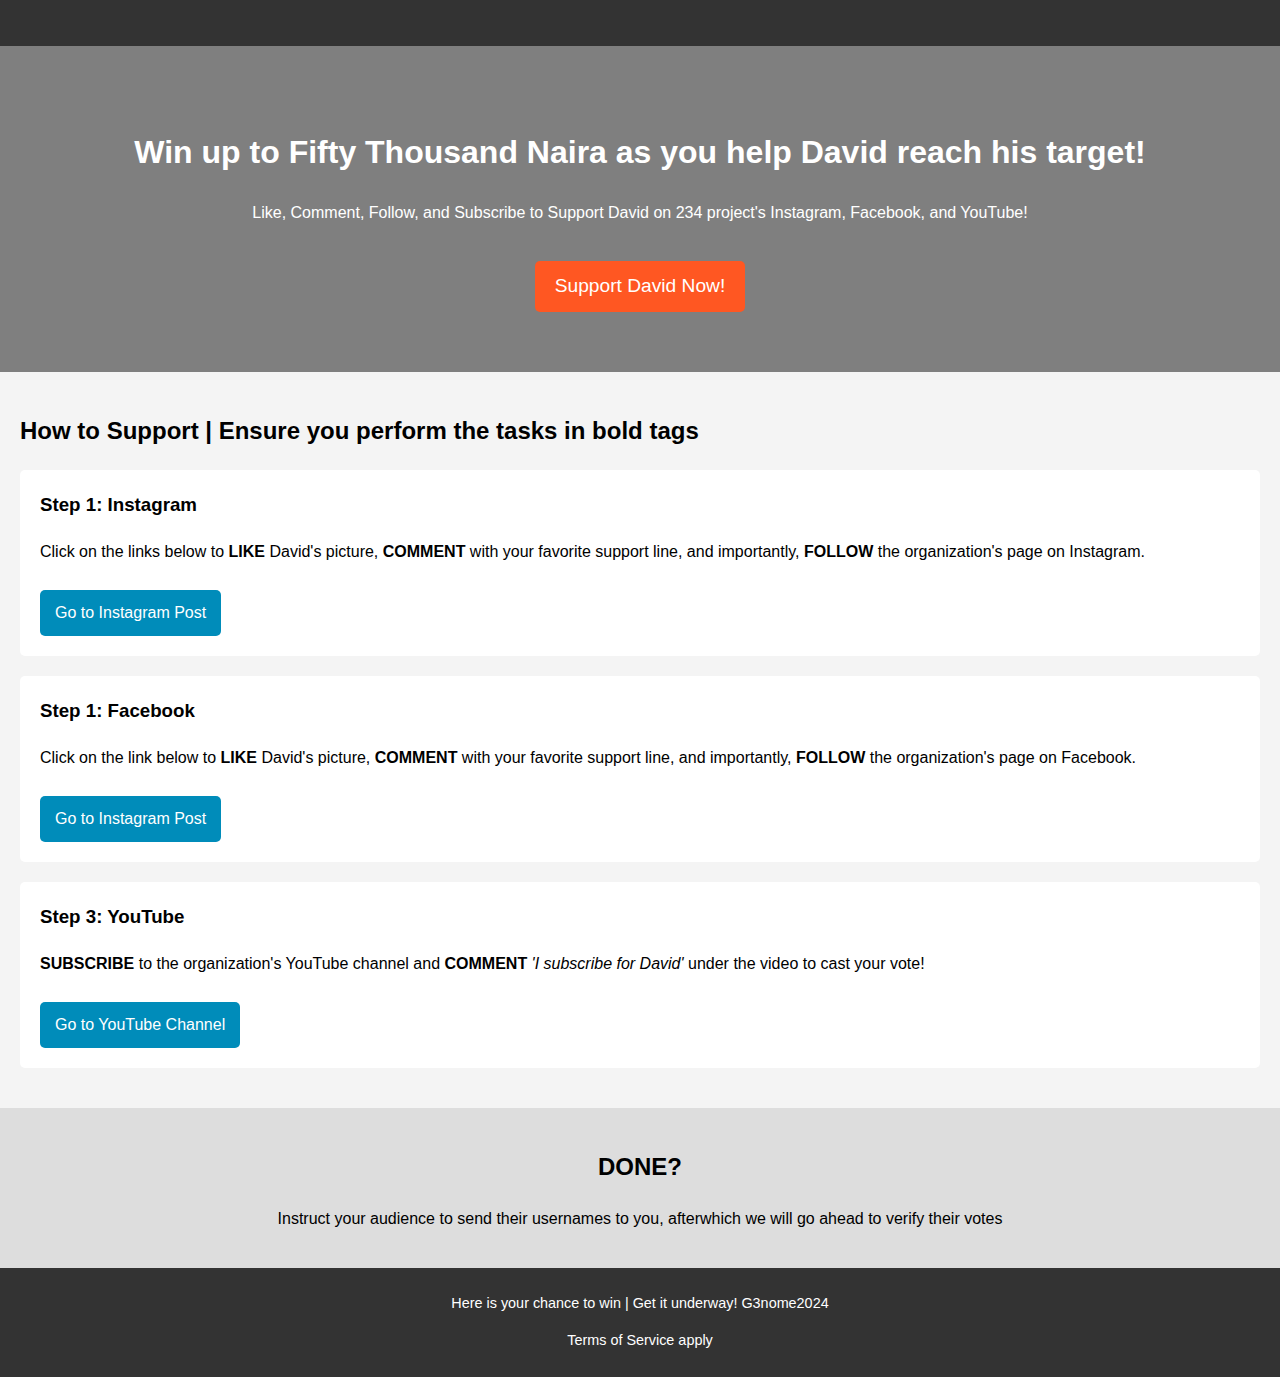
==== index.html @ 0f728278 "MY FIRST COMMIT TOWARDS A GREAT THING HERE" ====
<!DOCTYPE html>
<html lang="en">
<head>
    <meta charset="UTF-8">
    <meta name="viewport" content="width=device-width, initial-scale=1.0">
    <title>Support David in the 234 Buzz Challenge!</title>
    <style>
        body {
            font-family: Arial, sans-serif;
            margin: 0;
            padding: 0;
            line-height: 1.6;
        }
        header {
            background-color: #333;
            color: #fff;
            padding: 10px 0;
            text-align: center;
        }
        .logo img {
            width: 100px;
        }
        .cta-button {
            background-color: #ff6600;
            border: none;
            color: #fff;
            padding: 10px 20px;
            text-decoration: none;
            font-size: 1.2em;
            margin-top: 20px;
            display: inline-block;
            border-radius: 5px;
            transition: background-color 0.3s ease;
        }
        .cta-button:hover {
            background-color: #e55b00;
        }
        .support {
            padding: 20px;
            background-color: #f4f4f4;
        }
        .step {
            background-color: #fff;
            border-radius: 5px;
            margin-bottom: 20px;
            padding: 20px;
        }
        .step h3 {
            margin-top: 0;
        }
        .button {
            background-color: #008cba;
            color: white;
            padding: 10px 15px;
            text-align: center;
            text-decoration: none;
            display: inline-block;
            border-radius: 5px;
            font-size: 16px;
            margin-top: 10px;
            transition: background-color 0.3s ease;
        }
        .button:hover {
            background-color: #0074a5;
        }
        .share {
            padding: 20px;
            background-color: #ddd;
            text-align: center;
        }
        textarea {
            width: 80%;
            height: 60px;
            margin: 20px 0;
            padding: 10px;
            font-size: 16px;
            resize: none;
            border-radius: 5px;
        }
        .Done {
            padding: 20px;
            background-color: #f4f4f4;
            text-align: center;
        }
        footer {
            background-color: #333;
            color: #fff;
            text-align: center;
            padding: 10px 0;
            font-size: 0.9em;
        }
        footer a {
            color: #ff6600;
            text-decoration: none;
        }

        /* Media Queries for Responsive Buttons */
        @media (max-width: 768px) {
            .cta-button, .button {
                width: 100%;
                padding: 15px;
                font-size: 1.1em;
            }
            textarea {
                width: 95%;
            }
        }

        @media (max-width: 480px) {
            .cta-button, .button {
                width: 100%;
                padding: 20px;
                font-size: 1em;
            }
            textarea {
                width: 100%;
            }
        }
    </style>
</head>
<body>
    <!-- Header -->
    <header>
        <div class="logo">
            <img src="">
        </div>
    </header>

    <!-- Hero Section -->
    <section class="hero" style="background: url('https://encrypted-tbn0.gstatic.com/images?q=tbn:ANd9GcQ-vdicF3N_ulmyF2r7JG1UwYxof1fb_KGwUg&s') no-repeat center center/cover; color: #fff; padding: 60px 20px; text-align: center; position: relative;">
        <h1 style="position: relative; z-index: 2;">Win up to Fifty Thousand Naira as you help David reach his target!</h1>
        <p style="position: relative; z-index: 2;">Like, Comment, Follow, and Subscribe to Support David on 234 project's Instagram, Facebook, and YouTube!</p>
        <a href="#support" class="cta-button" style="position: relative; z-index: 2; background-color: #ff5722; color: #fff; padding: 10px 20px; text-decoration: none; border-radius: 5px;">Support David Now!</a>
        <div style="content: ''; position: absolute; top: 0; left: 0; right: 0; bottom: 0; background-color: rgba(0, 0, 0, 0.5); z-index: 1;"></div>
    </section>

    <!-- How to Support Section -->
    <section id="support" class="support">
        <h2>How to Support | Ensure you perform the tasks in bold tags</h2>

        <div class="step">
            <h3>Step 1: Instagram</h3>
            <p>Click on the links below to <b>LIKE</b> David's picture, <b>COMMENT</b> with your favorite support line, and importantly, <b>FOLLOW</b> the organization's page on Instagram.</p>
            <a href="INSTAGRAM_POST_URL" class="button">Go to Instagram Post</a>
        </div>
        <div class="step">
            <h3>Step 1: Facebook</h3>
            <p>Click on the link below to <b>LIKE</b> David's picture, <b>COMMENT</b> with your favorite support line, and importantly, <b>FOLLOW</b> the organization's page on Facebook.</p>
            <a href="FACEBOOK_POST_URL" class="button">Go to Instagram Post</a>
        </div>
        <div class="step">
            <h3>Step 3: YouTube</h3>
            <p><b>SUBSCRIBE</b> to the organization's YouTube channel and <b>COMMENT</b> <i>'I subscribe for David'</i> under the video to cast your vote!</p>
            <a href="YOUTUBE_CHANNEL_URL" target="_blank" class="button">Go to YouTube Channel</a>
        </div>
    </section>

    <!-- Share with Your Network Section -->
    <section class="share">
        <h2>DONE?</h2>
        <p>Instruct your audience to send their usernames to you, afterwhich we will go ahead to verify their votes</p>
        
    </section>

    <!-- Footer -->
    <footer>
        <p>Here is your chance to win | Get it underway! G3nome2024</p>
        <p>Terms of Service apply</p>
    </footer>

    <script>
        function copyText() {
            const textarea = document.querySelector("textarea");
            textarea.select();
            document.execCommand("copy");
            alert("Text copied to clipboard");
        }
    </script>
</body>
</html>
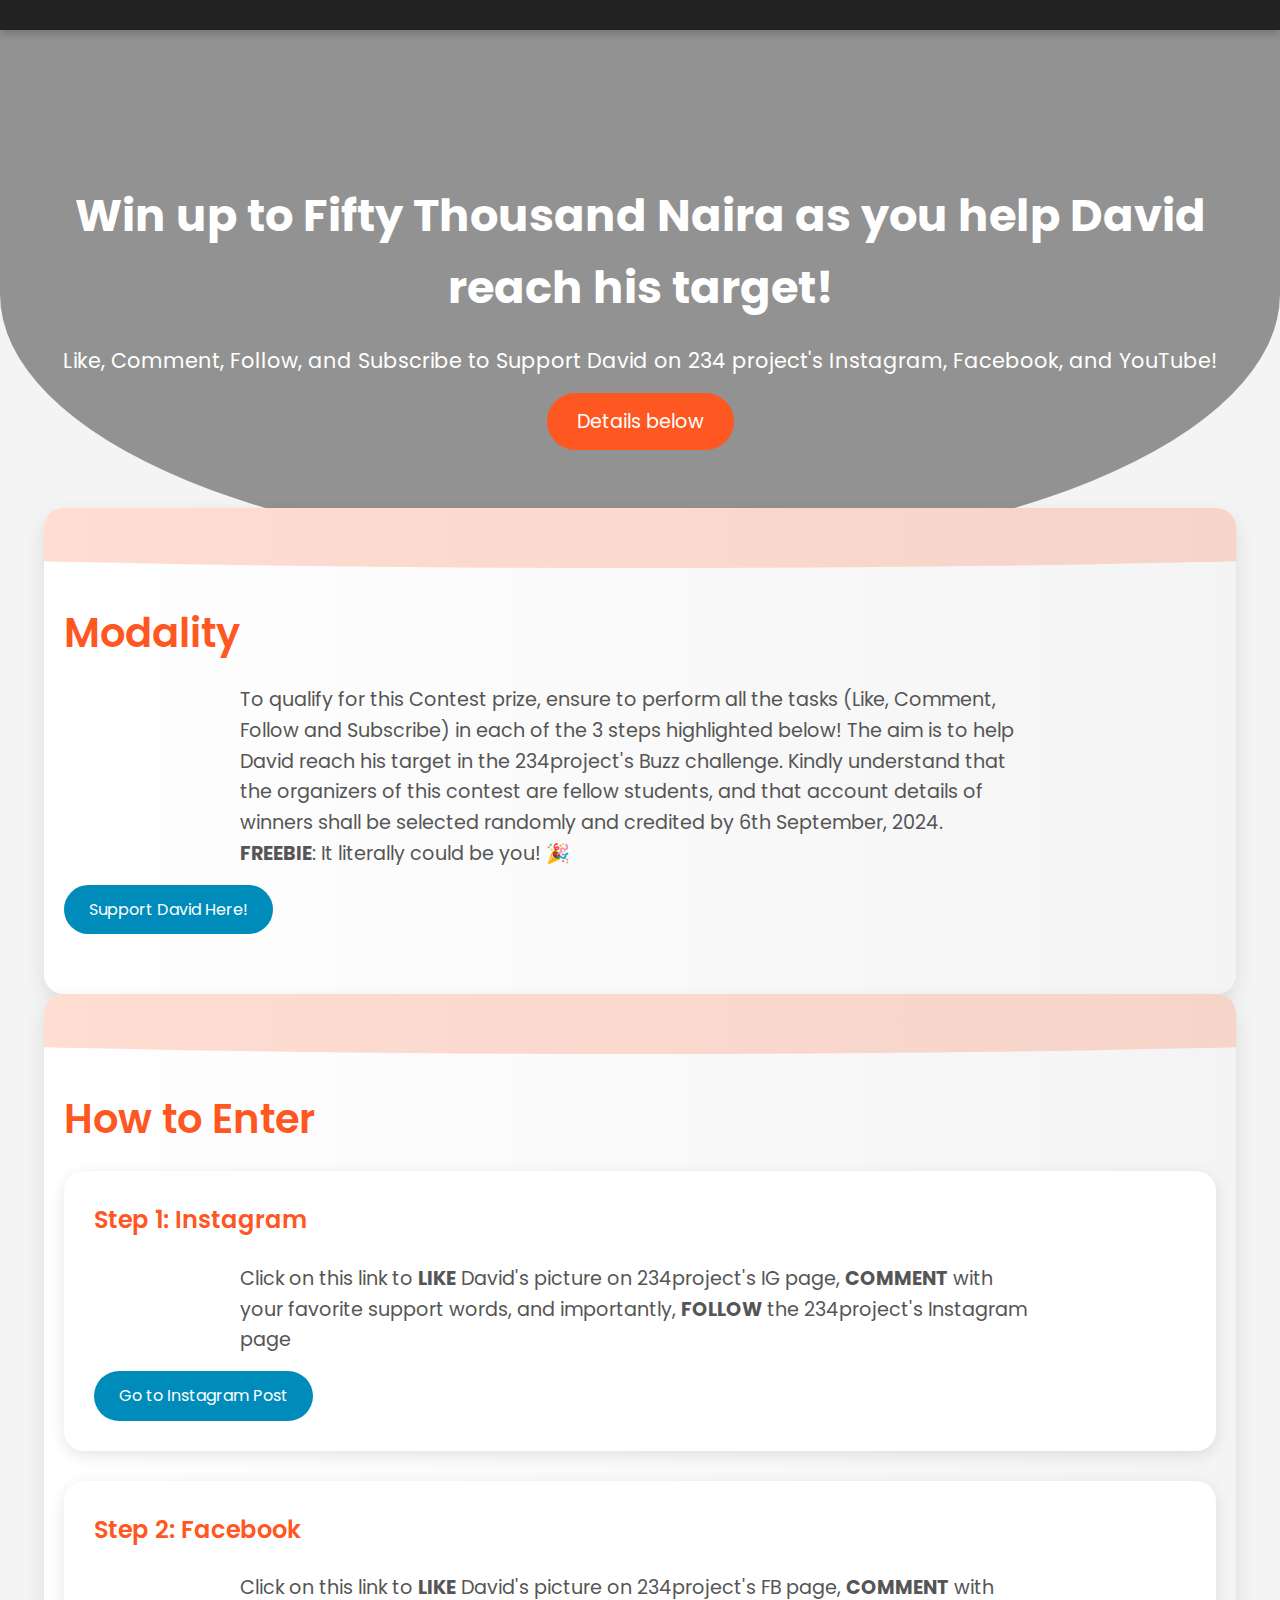
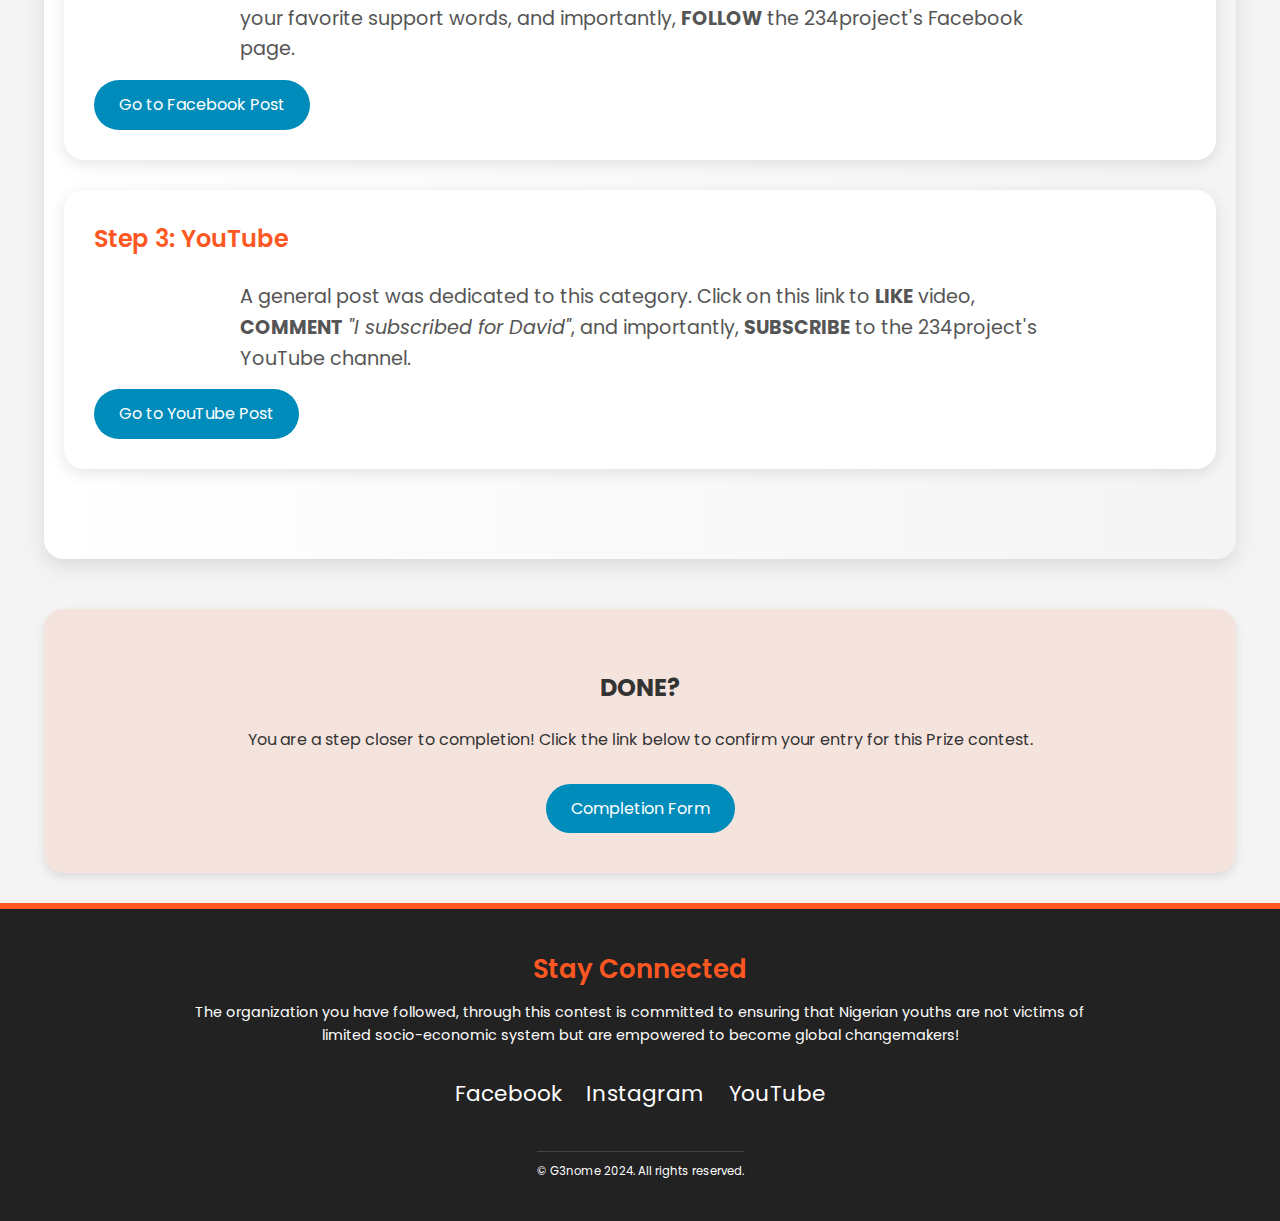
==== commit 0bec1739: "SECOND COMMIT THE SITE INTERFACE WAS CHANGED" ====
--- a/index.html
+++ b/index.html
@@ -5,115 +5,248 @@
     <meta name="viewport" content="width=device-width, initial-scale=1.0">
     <title>Support David in the 234 Buzz Challenge!</title>
     <style>
+        @import url('https://fonts.googleapis.com/css2?family=Poppins:wght@400;600;700&display=swap');
+
         body {
-            font-family: Arial, sans-serif;
+            font-family: 'Poppins', sans-serif;
             margin: 0;
             padding: 0;
             line-height: 1.6;
-        }
+            color: #333;
+            background-color: #f4f4f4;
+            overflow-x: hidden;
+        }
+
         header {
-            background-color: #333;
-            color: #fff;
-            padding: 10px 0;
-            text-align: center;
-        }
-        .logo img {
-            width: 100px;
-        }
+            background-color: #222;
+            color: #fff;
+            padding: 15px 0;
+            text-align: center;
+            box-shadow: 0 4px 10px rgba(0, 0, 0, 0.2);
+        }
+
+        header .logo img {
+            width: 120px;
+            display: block;
+            margin: 0 auto;
+        }
+
+        .hero {
+            background: url('https://img.freepik.com/free-vector/gradient-liquid-abstract-background_23-2148926399.jpg') no-repeat center center/cover;
+            color: #fff;
+            padding: 120px 20px;
+            text-align: center;
+            position: relative;
+            border-radius: 0 0 50% 50%;
+            margin-bottom: -50px;
+            z-index: 1;
+        }
+
+        .hero::before {
+            content: '';
+            position: absolute;
+            top: 0;
+            left: 0;
+            right: 0;
+            bottom: 0;
+            background-color: rgba(0, 0, 0, 0.4);
+            z-index: 1;
+            border-radius: 0 0 50% 50%;
+        }
+
+        .hero h1, .hero p, .cta-button {
+            position: relative;
+            z-index: 2;
+        }
+
+        .hero h1 {
+            font-size: 2.8em;
+            margin-bottom: 20px;
+            font-weight: 700;
+        }
+
+        .hero p {
+            font-size: 1.3em;
+            margin-bottom: 30px;
+        }
+
         .cta-button {
-            background-color: #ff6600;
+            background-color: #ff5722;
             border: none;
             color: #fff;
-            padding: 10px 20px;
+            padding: 15px 30px;
             text-decoration: none;
             font-size: 1.2em;
-            margin-top: 20px;
-            display: inline-block;
-            border-radius: 5px;
-            transition: background-color 0.3s ease;
-        }
+            border-radius: 50px;
+            transition: background-color 0.3s ease, transform 0.3s ease;
+        }
+
         .cta-button:hover {
-            background-color: #e55b00;
-        }
-        .support {
-            padding: 20px;
-            background-color: #f4f4f4;
-        }
+            background-color: #e64a19;
+            transform: translateY(-3px);
+        }
+
+        .section {
+            padding: 60px 20px;
+            position: relative;
+            z-index: 1;
+            background: linear-gradient(to right, #ffffff, #f4f4f4);
+            border-radius: 20px;
+            box-shadow: 0 8px 20px rgba(0, 0, 0, 0.1);
+            margin: -50px auto 50px auto;
+            max-width: 90%;
+            overflow: hidden;
+        }
+
+        .section::before {
+            content: '';
+            position: absolute;
+            top: -40px;
+            left: 50%;
+            width: 200%;
+            height: 100px;
+            background: rgba(255, 87, 34, 0.2);
+            border-radius: 50%;
+            transform: translateX(-50%);
+            z-index: 0;
+        }
+
+        .section h2 {
+            font-size: 2.5em;
+            margin-bottom: 20px;
+            color: #ff5722;
+            font-weight: 600;
+            position: relative;
+            z-index: 1;
+        }
+
+        .section p {
+            font-size: 1.2em;
+            max-width: 800px;
+            margin: 0 auto;
+            color: #555;
+            position: relative;
+            z-index: 1;
+        }
+
         .step {
             background-color: #fff;
-            border-radius: 5px;
-            margin-bottom: 20px;
-            padding: 20px;
-        }
+            border-radius: 20px;
+            margin-bottom: 30px;
+            padding: 30px;
+            box-shadow: 0 4px 15px rgba(0, 0, 0, 0.1);
+            transition: transform 0.3s ease, box-shadow 0.3s ease;
+            position: relative;
+            z-index: 1;
+        }
+
+        .step:hover {
+            transform: translateY(-10px);
+            box-shadow: 0 8px 20px rgba(0, 0, 0, 0.2);
+        }
+
         .step h3 {
             margin-top: 0;
-        }
+            font-size: 1.5em;
+            color: #ff5722;
+            font-weight: 600;
+        }
+
         .button {
             background-color: #008cba;
             color: white;
-            padding: 10px 15px;
+            padding: 12px 25px;
             text-align: center;
             text-decoration: none;
             display: inline-block;
-            border-radius: 5px;
+            border-radius: 50px;
             font-size: 16px;
-            margin-top: 10px;
-            transition: background-color 0.3s ease;
-        }
+            margin-top: 15px;
+            transition: background-color 0.3s ease, transform 0.3s ease;
+        }
+
         .button:hover {
             background-color: #0074a5;
-        }
+            transform: translateY(-3px);
+        }
+
         .share {
-            padding: 20px;
-            background-color: #ddd;
-            text-align: center;
-        }
-        textarea {
-            width: 80%;
-            height: 60px;
+            padding: 40px 20px;
+            background: rgba(255, 87, 34, 0.1);
+            text-align: center;
+            border-radius: 20px;
+            box-shadow: 0 4px 10px rgba(0, 0, 0, 0.1);
+            margin: 30px auto;
+            max-width: 90%;
+            position: relative;
+            z-index: 1;
+        }
+
+        footer {
+            background-color: #222;
+            color: #fff;
+            text-align: center;
+            padding: 40px 20px;
+            font-size: 0.9em;
+            position: relative;
+            overflow: hidden;
+            border-top: 6px solid #ff5722;
+        }
+
+        footer .footer-content {
+            display: flex;
+            flex-direction: column;
+            align-items: center;
+        }
+
+        footer .footer-content h3 {
+            margin: 0;
+            font-size: 1.8em;
+            color: #ff5722;
+            font-weight: 600;
+        }
+
+        footer .footer-content p {
+            margin: 10px 0;
+        }
+
+        footer .social-links {
             margin: 20px 0;
-            padding: 10px;
-            font-size: 16px;
-            resize: none;
-            border-radius: 5px;
-        }
-        .Done {
-            padding: 20px;
-            background-color: #f4f4f4;
-            text-align: center;
-        }
-        footer {
-            background-color: #333;
-            color: #fff;
-            text-align: center;
-            padding: 10px 0;
-            font-size: 0.9em;
-        }
-        footer a {
-            color: #ff6600;
+        }
+
+        footer .social-links a {
+            color: #fff;
             text-decoration: none;
+            margin: 0 10px;
+            font-size: 1.5em;
+            transition: color 0.3s ease;
+        }
+
+        footer .social-links a:hover {
+            color: #ff5722;
+        }
+
+        footer .footer-bottom {
+            border-top: 1px solid #444;
+            padding-top: 10px;
+            margin-top: 20px;
+            font-size: 0.8em;
         }
 
         /* Media Queries for Responsive Buttons */
         @media (max-width: 768px) {
             .cta-button, .button {
-                width: 100%;
+                width: 90%;
                 padding: 15px;
                 font-size: 1.1em;
             }
-            textarea {
-                width: 95%;
-            }
         }
 
         @media (max-width: 480px) {
             .cta-button, .button {
                 width: 100%;
-                padding: 20px;
+                padding: 15px;
                 font-size: 1em;
-            }
-            textarea {
-                width: 100%;
             }
         }
     </style>
@@ -127,54 +260,60 @@
     </header>
 
     <!-- Hero Section -->
-    <section class="hero" style="background: url('https://encrypted-tbn0.gstatic.com/images?q=tbn:ANd9GcQ-vdicF3N_ulmyF2r7JG1UwYxof1fb_KGwUg&s') no-repeat center center/cover; color: #fff; padding: 60px 20px; text-align: center; position: relative;">
-        <h1 style="position: relative; z-index: 2;">Win up to Fifty Thousand Naira as you help David reach his target!</h1>
-        <p style="position: relative; z-index: 2;">Like, Comment, Follow, and Subscribe to Support David on 234 project's Instagram, Facebook, and YouTube!</p>
-        <a href="#support" class="cta-button" style="position: relative; z-index: 2; background-color: #ff5722; color: #fff; padding: 10px 20px; text-decoration: none; border-radius: 5px;">Support David Now!</a>
-        <div style="content: ''; position: absolute; top: 0; left: 0; right: 0; bottom: 0; background-color: rgba(0, 0, 0, 0.5); z-index: 1;"></div>
+    <section class="hero">
+        <h1>Win up to Fifty Thousand Naira as you help David reach his target!</h1>
+        <p>Like, Comment, Follow, and Subscribe to Support David on 234 project's Instagram, Facebook, and YouTube!</p>
+        <a href="#support" class="cta-button">Details below</a>
     </section>
 
-    <!-- How to Support Section -->
-    <section id="support" class="support">
-        <h2>How to Support | Ensure you perform the tasks in bold tags</h2>
-
+    <!-- Inline Feature Section -->
+    <section class="section">
+        <h2>Modality</h2>
+        <p>To qualify for this Contest prize, ensure to perform all the tasks (Like, Comment, Follow and Subscribe) in each of the 3 steps highlighted below! The aim is to help David reach his target in the 234project's Buzz challenge. Kindly understand that the organizers of this contest are fellow students, and that account details of winners shall be selected randomly and credited by 6th September, 2024. <br><b>FREEBIE</b>: It literally could be you! &#127881</p>
+        <a href="#support" class="button">Support David Here!</a>
+    </section>
+
+    <!-- Support Section -->
+    <section id="support" class="section">
+        <h2>How to Enter</h2>
         <div class="step">
             <h3>Step 1: Instagram</h3>
-            <p>Click on the links below to <b>LIKE</b> David's picture, <b>COMMENT</b> with your favorite support line, and importantly, <b>FOLLOW</b> the organization's page on Instagram.</p>
+            <p>Click on this link to <b>LIKE</b> David's picture on 234project's IG page, <b>COMMENT</b> with your favorite support words, and importantly, <b>FOLLOW</b> the 234project's Instagram page</p>
             <a href="INSTAGRAM_POST_URL" class="button">Go to Instagram Post</a>
         </div>
         <div class="step">
-            <h3>Step 1: Facebook</h3>
-            <p>Click on the link below to <b>LIKE</b> David's picture, <b>COMMENT</b> with your favorite support line, and importantly, <b>FOLLOW</b> the organization's page on Facebook.</p>
-            <a href="FACEBOOK_POST_URL" class="button">Go to Instagram Post</a>
+            <h3>Step 2: Facebook</h3>
+            <p>Click on this link to <b>LIKE</b> David's picture on 234project's FB page, <b>COMMENT</b> with your favorite support words, and importantly, <b>FOLLOW</b> the 234project's Facebook page.</p>
+            <a href="FACEBOOK_POST_URL" class="button">Go to Facebook Post</a>
         </div>
         <div class="step">
             <h3>Step 3: YouTube</h3>
-            <p><b>SUBSCRIBE</b> to the organization's YouTube channel and <b>COMMENT</b> <i>'I subscribe for David'</i> under the video to cast your vote!</p>
-            <a href="YOUTUBE_CHANNEL_URL" target="_blank" class="button">Go to YouTube Channel</a>
+            <p>A general post was dedicated to this category. Click on this link to <b>LIKE</b> video, <b>COMMENT</b> <i>"I subscribed for David"</i>, and importantly, <b>SUBSCRIBE</b> to the 234project's YouTube channel.</p>
+            <a href="YOUTUBE_VIDEO_URL" class="button">Go to YouTube Post</a>
         </div>
     </section>
 
-    <!-- Share with Your Network Section -->
+    <!-- Share Section -->
     <section class="share">
         <h2>DONE?</h2>
-        <p>Instruct your audience to send their usernames to you, afterwhich we will go ahead to verify their votes</p>
-        
+        <p>You are a step closer to completion! Click the link below to confirm your entry for this Prize contest.</p>
+        <a href="#" class="button">Completion Form</a>
     </section>
 
     <!-- Footer -->
     <footer>
-        <p>Here is your chance to win | Get it underway! G3nome2024</p>
-        <p>Terms of Service apply</p>
+        <div class="footer-content">
+            <h3>Stay Connected</h3>
+            <p>The organization you have followed, through this contest is committed to ensuring that Nigerian youths are not victims of<br> limited socio-economic system but are empowered to become global changemakers!</p>
+            <div class="social-links">
+                <a href="#">Facebook</a>
+                <a href="#">Instagram</a>
+                <a href="#">YouTube</a>
+            </div>
+            <div class="footer-bottom">
+                &copy; G3nome 2024. All rights reserved.
+            </div>
+        </div>
     </footer>
-
-    <script>
-        function copyText() {
-            const textarea = document.querySelector("textarea");
-            textarea.select();
-            document.execCommand("copy");
-            alert("Text copied to clipboard");
-        }
-    </script>
 </body>
 </html>
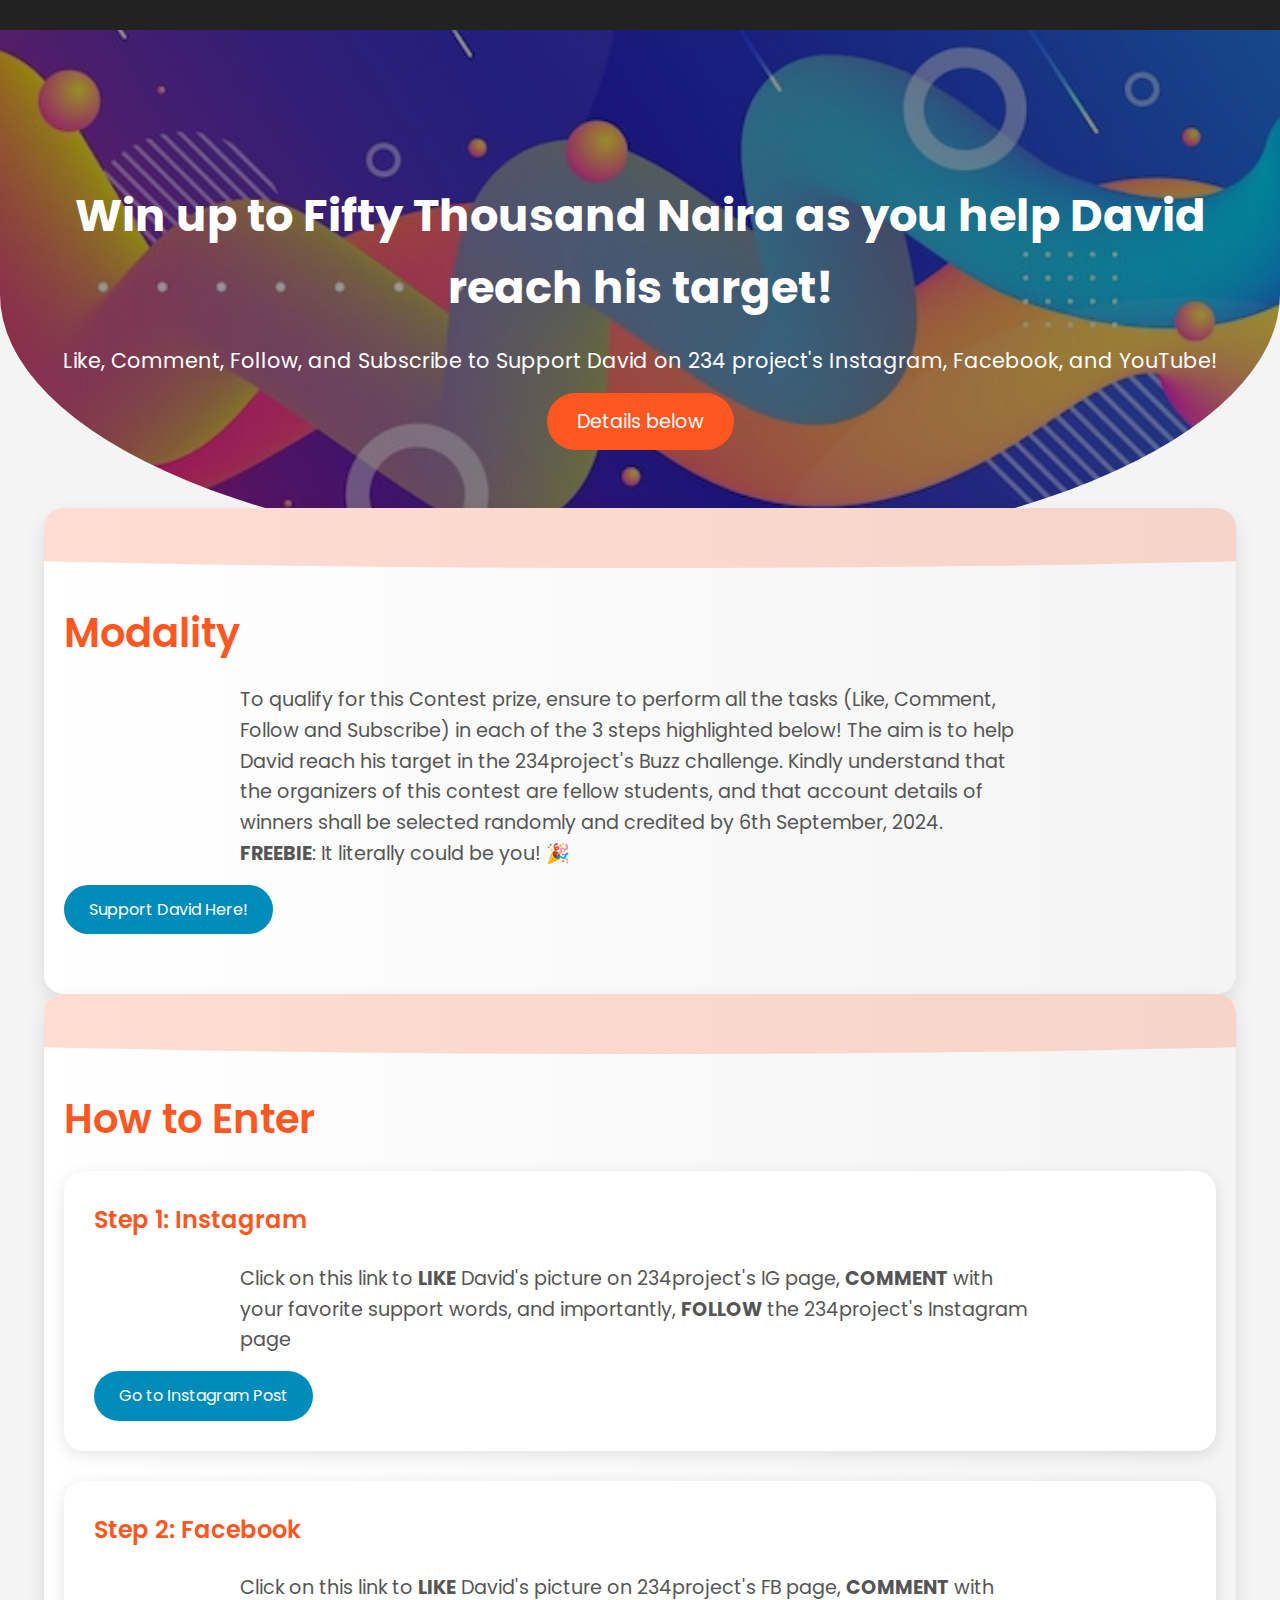
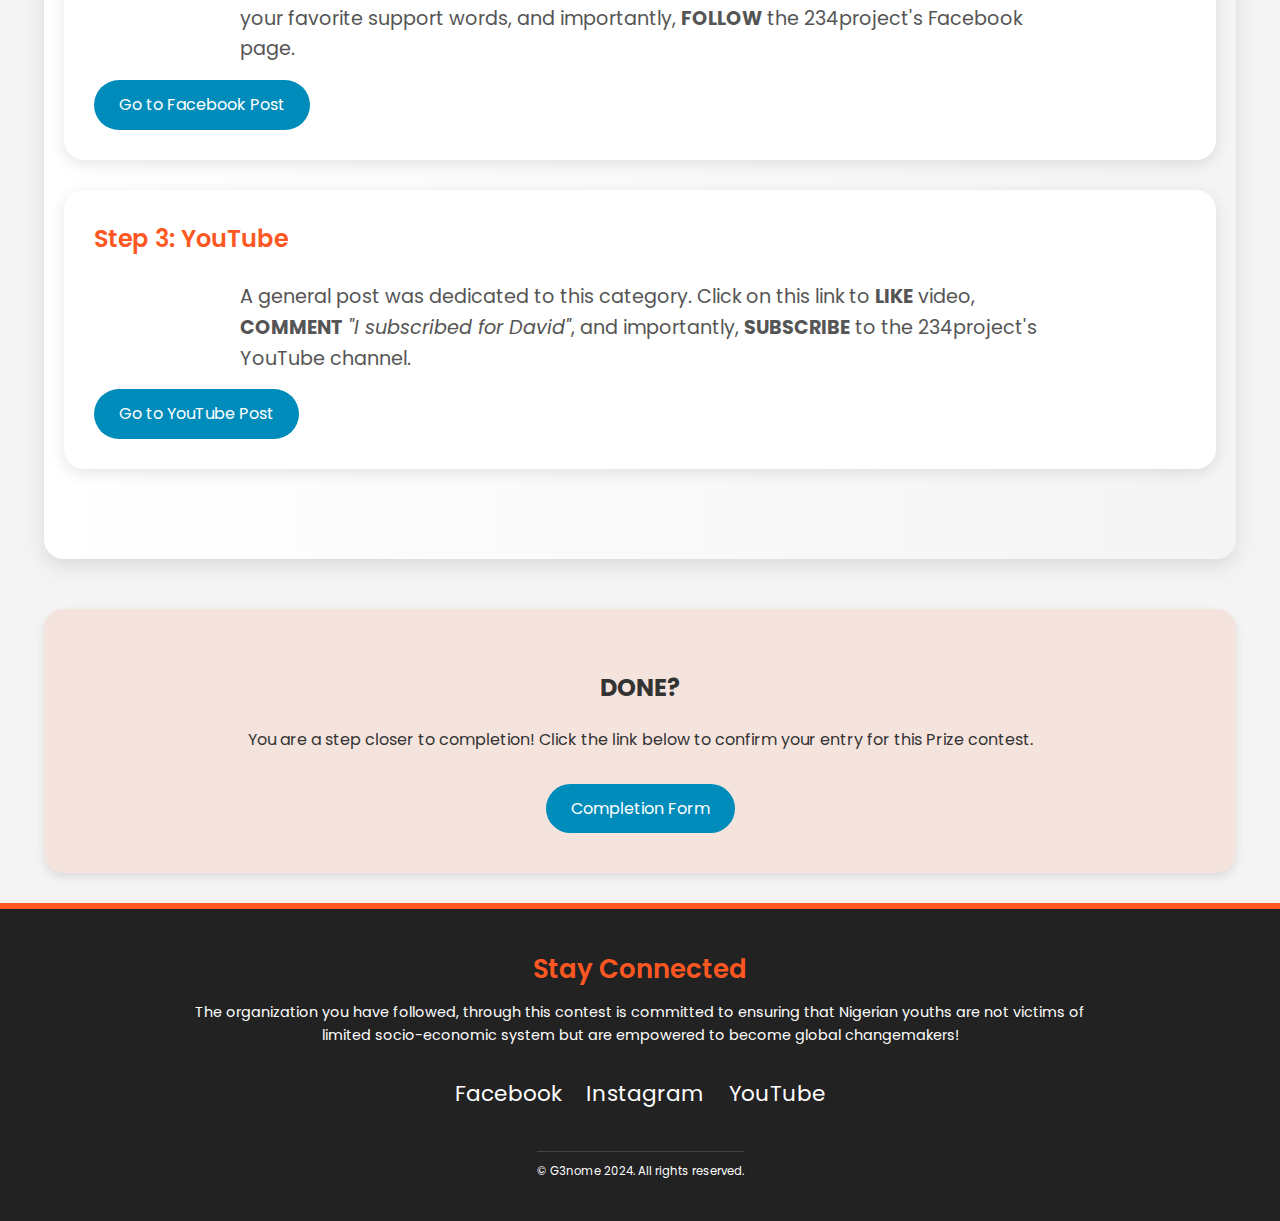
==== commit 7ddfe00d: "THIRD COMMIT RESDESIGN WEBPAGE" ====
--- a/index.html
+++ b/index.html
@@ -32,7 +32,7 @@
         }
 
         .hero {
-            background: url('https://img.freepik.com/free-vector/gradient-liquid-abstract-background_23-2148926399.jpg') no-repeat center center/cover;
+            background: url('./Images/gradient-liquid-abstract-background_23-2148926399.jpg') no-repeat center center/cover;
             color: #fff;
             padding: 120px 20px;
             text-align: center;
@@ -297,7 +297,7 @@
     <section class="share">
         <h2>DONE?</h2>
         <p>You are a step closer to completion! Click the link below to confirm your entry for this Prize contest.</p>
-        <a href="#" class="button">Completion Form</a>
+        <a href="https://surveyheart.com/form/66ce43d24552e245bba94afa" class="button">Completion Form</a>
     </section>
 
     <!-- Footer -->
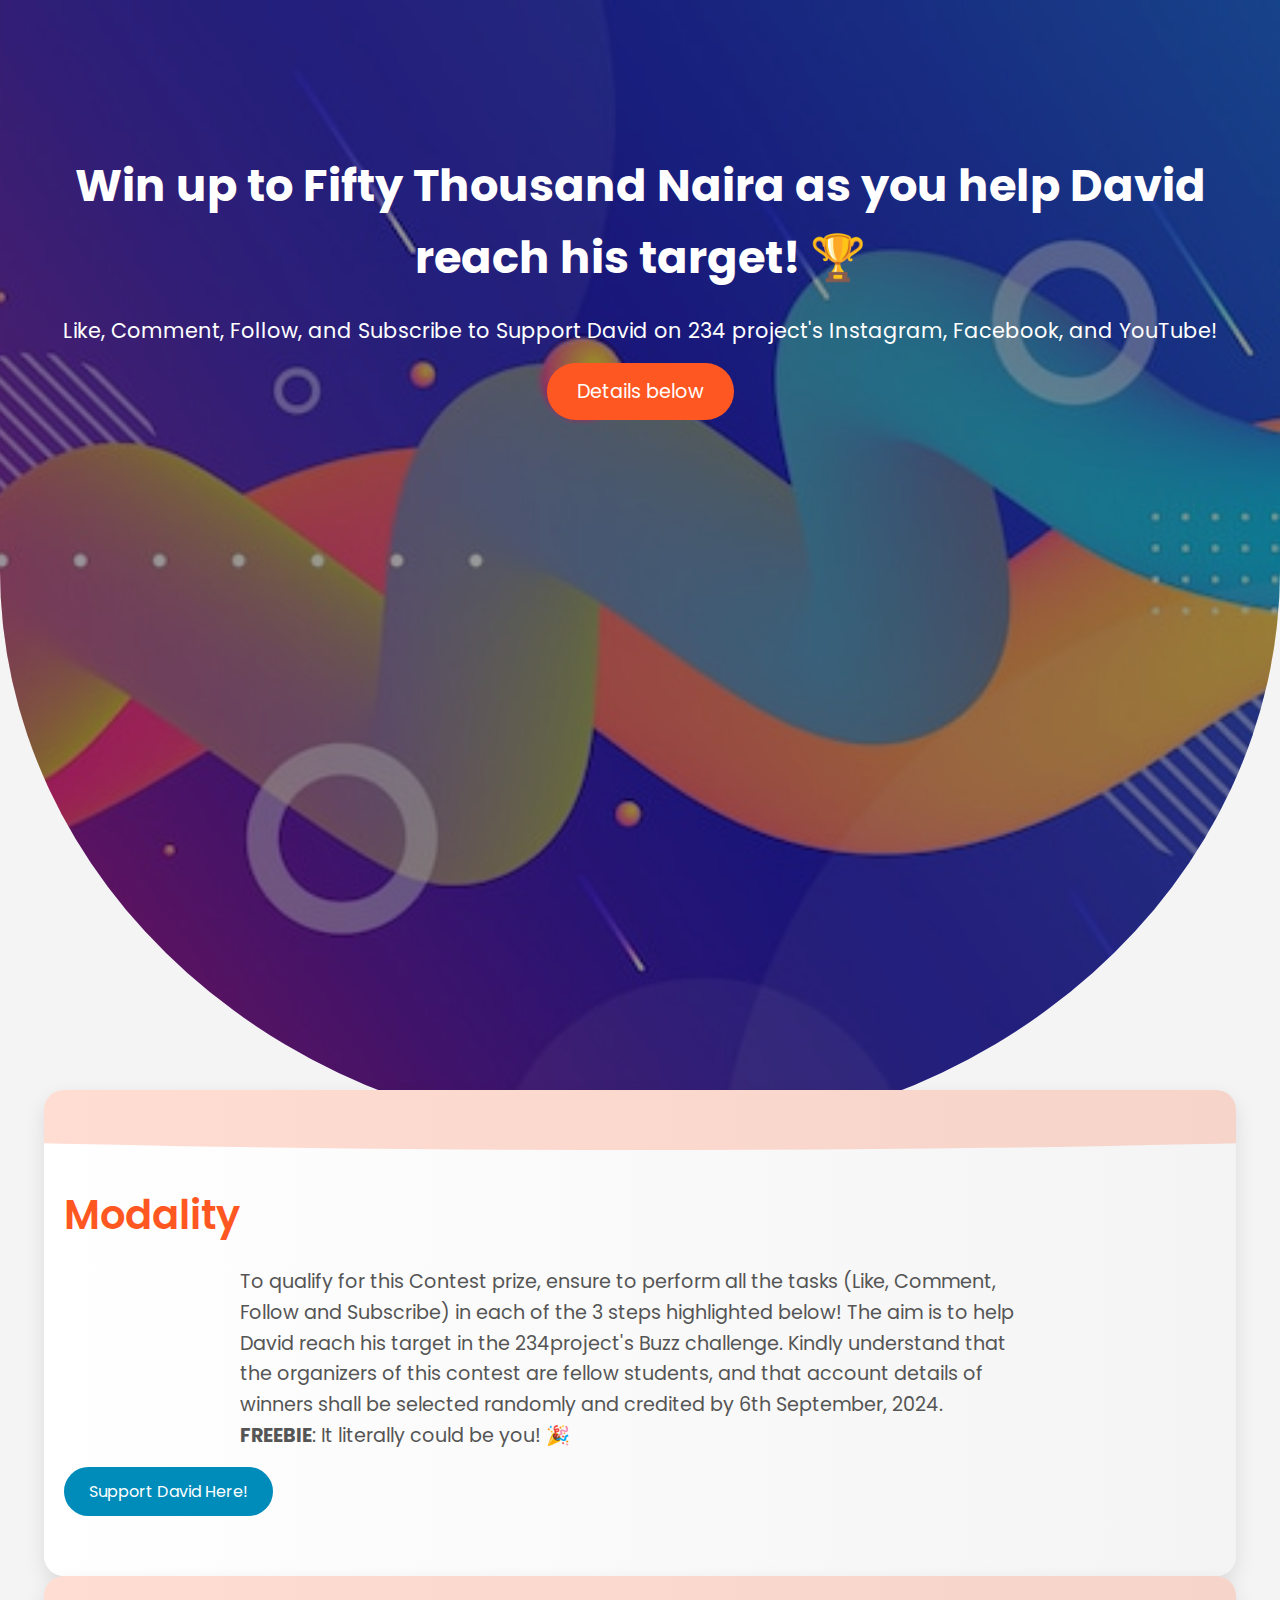
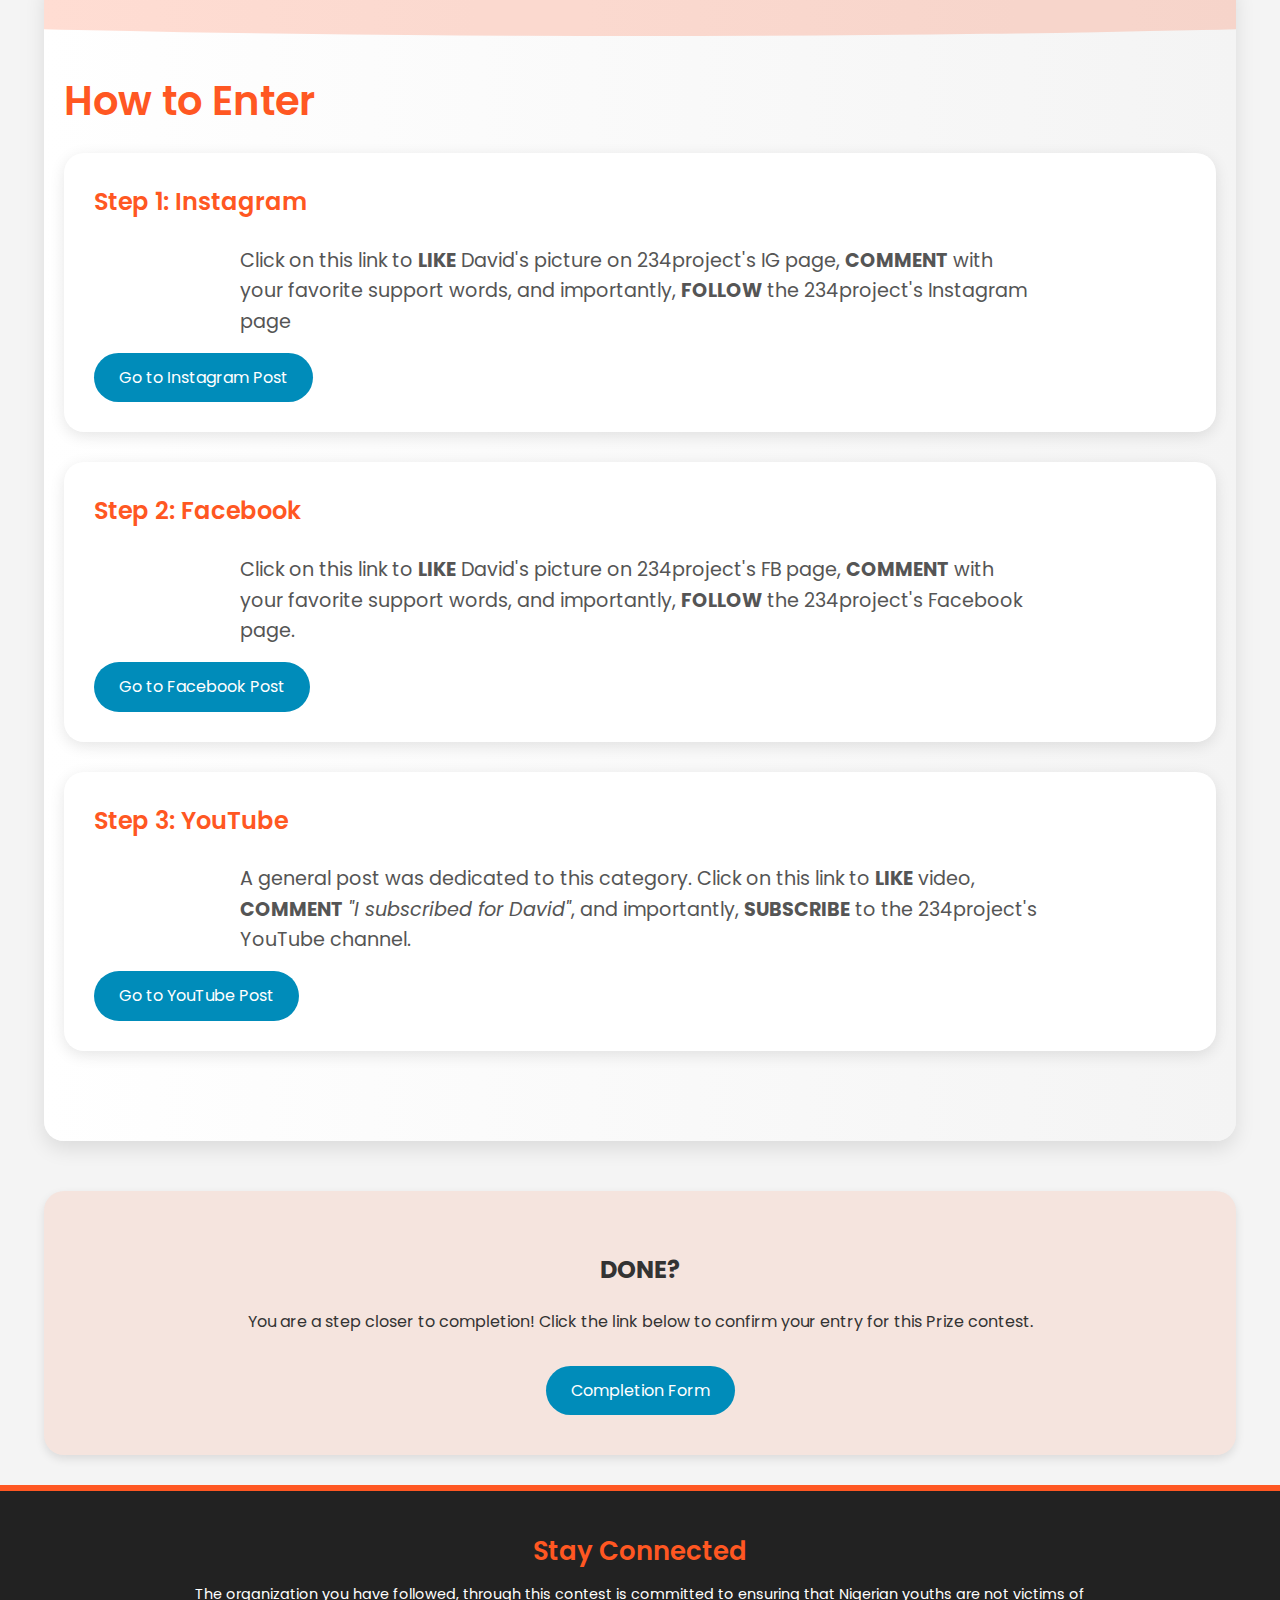
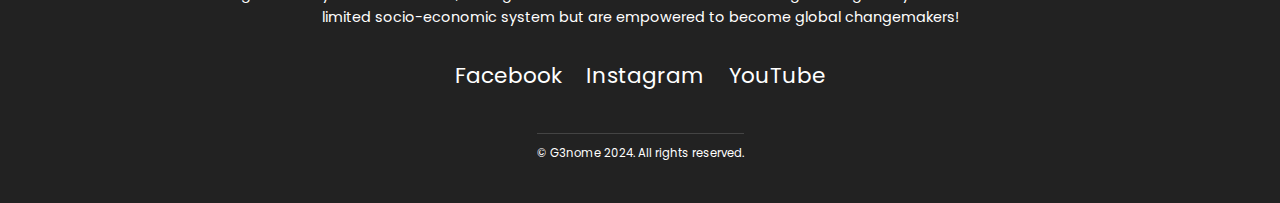
==== commit 4254a12a: "FOURTH COMMIT WE DID A LOT" ====
--- a/index.html
+++ b/index.html
@@ -4,264 +4,19 @@
     <meta charset="UTF-8">
     <meta name="viewport" content="width=device-width, initial-scale=1.0">
     <title>Support David in the 234 Buzz Challenge!</title>
-    <style>
-        @import url('https://fonts.googleapis.com/css2?family=Poppins:wght@400;600;700&display=swap');
-
-        body {
-            font-family: 'Poppins', sans-serif;
-            margin: 0;
-            padding: 0;
-            line-height: 1.6;
-            color: #333;
-            background-color: #f4f4f4;
-            overflow-x: hidden;
-        }
-
-        header {
-            background-color: #222;
-            color: #fff;
-            padding: 15px 0;
-            text-align: center;
-            box-shadow: 0 4px 10px rgba(0, 0, 0, 0.2);
-        }
-
-        header .logo img {
-            width: 120px;
-            display: block;
-            margin: 0 auto;
-        }
-
-        .hero {
-            background: url('./Images/gradient-liquid-abstract-background_23-2148926399.jpg') no-repeat center center/cover;
-            color: #fff;
-            padding: 120px 20px;
-            text-align: center;
-            position: relative;
-            border-radius: 0 0 50% 50%;
-            margin-bottom: -50px;
-            z-index: 1;
-        }
-
-        .hero::before {
-            content: '';
-            position: absolute;
-            top: 0;
-            left: 0;
-            right: 0;
-            bottom: 0;
-            background-color: rgba(0, 0, 0, 0.4);
-            z-index: 1;
-            border-radius: 0 0 50% 50%;
-        }
-
-        .hero h1, .hero p, .cta-button {
-            position: relative;
-            z-index: 2;
-        }
-
-        .hero h1 {
-            font-size: 2.8em;
-            margin-bottom: 20px;
-            font-weight: 700;
-        }
-
-        .hero p {
-            font-size: 1.3em;
-            margin-bottom: 30px;
-        }
-
-        .cta-button {
-            background-color: #ff5722;
-            border: none;
-            color: #fff;
-            padding: 15px 30px;
-            text-decoration: none;
-            font-size: 1.2em;
-            border-radius: 50px;
-            transition: background-color 0.3s ease, transform 0.3s ease;
-        }
-
-        .cta-button:hover {
-            background-color: #e64a19;
-            transform: translateY(-3px);
-        }
-
-        .section {
-            padding: 60px 20px;
-            position: relative;
-            z-index: 1;
-            background: linear-gradient(to right, #ffffff, #f4f4f4);
-            border-radius: 20px;
-            box-shadow: 0 8px 20px rgba(0, 0, 0, 0.1);
-            margin: -50px auto 50px auto;
-            max-width: 90%;
-            overflow: hidden;
-        }
-
-        .section::before {
-            content: '';
-            position: absolute;
-            top: -40px;
-            left: 50%;
-            width: 200%;
-            height: 100px;
-            background: rgba(255, 87, 34, 0.2);
-            border-radius: 50%;
-            transform: translateX(-50%);
-            z-index: 0;
-        }
-
-        .section h2 {
-            font-size: 2.5em;
-            margin-bottom: 20px;
-            color: #ff5722;
-            font-weight: 600;
-            position: relative;
-            z-index: 1;
-        }
-
-        .section p {
-            font-size: 1.2em;
-            max-width: 800px;
-            margin: 0 auto;
-            color: #555;
-            position: relative;
-            z-index: 1;
-        }
-
-        .step {
-            background-color: #fff;
-            border-radius: 20px;
-            margin-bottom: 30px;
-            padding: 30px;
-            box-shadow: 0 4px 15px rgba(0, 0, 0, 0.1);
-            transition: transform 0.3s ease, box-shadow 0.3s ease;
-            position: relative;
-            z-index: 1;
-        }
-
-        .step:hover {
-            transform: translateY(-10px);
-            box-shadow: 0 8px 20px rgba(0, 0, 0, 0.2);
-        }
-
-        .step h3 {
-            margin-top: 0;
-            font-size: 1.5em;
-            color: #ff5722;
-            font-weight: 600;
-        }
-
-        .button {
-            background-color: #008cba;
-            color: white;
-            padding: 12px 25px;
-            text-align: center;
-            text-decoration: none;
-            display: inline-block;
-            border-radius: 50px;
-            font-size: 16px;
-            margin-top: 15px;
-            transition: background-color 0.3s ease, transform 0.3s ease;
-        }
-
-        .button:hover {
-            background-color: #0074a5;
-            transform: translateY(-3px);
-        }
-
-        .share {
-            padding: 40px 20px;
-            background: rgba(255, 87, 34, 0.1);
-            text-align: center;
-            border-radius: 20px;
-            box-shadow: 0 4px 10px rgba(0, 0, 0, 0.1);
-            margin: 30px auto;
-            max-width: 90%;
-            position: relative;
-            z-index: 1;
-        }
-
-        footer {
-            background-color: #222;
-            color: #fff;
-            text-align: center;
-            padding: 40px 20px;
-            font-size: 0.9em;
-            position: relative;
-            overflow: hidden;
-            border-top: 6px solid #ff5722;
-        }
-
-        footer .footer-content {
-            display: flex;
-            flex-direction: column;
-            align-items: center;
-        }
-
-        footer .footer-content h3 {
-            margin: 0;
-            font-size: 1.8em;
-            color: #ff5722;
-            font-weight: 600;
-        }
-
-        footer .footer-content p {
-            margin: 10px 0;
-        }
-
-        footer .social-links {
-            margin: 20px 0;
-        }
-
-        footer .social-links a {
-            color: #fff;
-            text-decoration: none;
-            margin: 0 10px;
-            font-size: 1.5em;
-            transition: color 0.3s ease;
-        }
-
-        footer .social-links a:hover {
-            color: #ff5722;
-        }
-
-        footer .footer-bottom {
-            border-top: 1px solid #444;
-            padding-top: 10px;
-            margin-top: 20px;
-            font-size: 0.8em;
-        }
-
-        /* Media Queries for Responsive Buttons */
-        @media (max-width: 768px) {
-            .cta-button, .button {
-                width: 90%;
-                padding: 15px;
-                font-size: 1.1em;
-            }
-        }
-
-        @media (max-width: 480px) {
-            .cta-button, .button {
-                width: 100%;
-                padding: 15px;
-                font-size: 1em;
-            }
-        }
-    </style>
+<link rel="stylesheet" href="./index.css">
 </head>
 <body>
     <!-- Header -->
-    <header>
+    <!-- <header>
         <div class="logo">
             <img src="">
         </div>
-    </header>
+    </header> -->
 
     <!-- Hero Section -->
     <section class="hero">
-        <h1>Win up to Fifty Thousand Naira as you help David reach his target!</h1>
+        <h1>Win up to Fifty Thousand Naira as you help David reach his target! &#127942</h1>
         <p>Like, Comment, Follow, and Subscribe to Support David on 234 project's Instagram, Facebook, and YouTube!</p>
         <a href="#support" class="cta-button">Details below</a>
     </section>
--- a/index.css
+++ b/index.css
@@ -0,0 +1,247 @@
+@import url('https://fonts.googleapis.com/css2?family=Poppins:wght@400;600;700&display=swap');
+
+body {
+    font-family: 'Poppins', sans-serif;
+    margin: 0;
+    padding: 0;
+    line-height: 1.6;
+    color: #333;
+    background-color: #f4f4f4;
+    overflow-x: hidden;
+}
+
+header {
+    background-color: #222;
+    color: #fff;
+    padding: 15px 0;
+    text-align: center;
+    box-shadow: 0 4px 10px rgba(0, 0, 0, 0.2);
+    height: 100vh
+}
+
+header .logo img {
+    width: 120px;
+    display: block;
+    margin: 0 auto;
+}
+
+.hero {
+    background: url('./Images/gradient-liquid-abstract-background_23-2148926399.jpg') no-repeat center center/cover;
+    color: #fff;
+    background-position: cover;
+    padding: 120px 20px;
+    text-align: center;
+    position: relative;
+    border-radius: 0 0 50% 50%;
+    margin-bottom: -50px;
+    z-index: 1;
+    height: 100vh;
+}
+
+.hero::before {
+    content: '';
+    position: absolute;
+    top: 0;
+    left: 0;
+    right: 0;
+    bottom: 0;
+    background-color: rgba(0, 0, 0, 0.4);
+    z-index: 1;
+    border-radius: 0 0 50% 50%;
+}
+
+.hero h1, .hero p, .cta-button {
+    position: relative;
+    z-index: 2;
+}
+
+.hero h1 {
+    font-size: 2.8em;
+    margin-bottom: 20px;
+    font-weight: 700;
+}
+
+.hero p {
+    font-size: 1.3em;
+    margin-bottom: 30px;
+}
+
+.cta-button {
+    background-color: #ff5722;
+    border: none;
+    color: #fff;
+    padding: 15px 30px;
+    text-decoration: none;
+    font-size: 1.2em;
+    border-radius: 50px;
+    transition: background-color 0.3s ease, transform 0.3s ease;
+}
+
+.cta-button:hover {
+    background-color: #e64a19;
+    transform: translateY(-3px);
+}
+
+.section {
+    padding: 60px 20px;
+    position: relative;
+    z-index: 1;
+    background: linear-gradient(to right, #ffffff, #f4f4f4);
+    border-radius: 20px;
+    box-shadow: 0 8px 20px rgba(0, 0, 0, 0.1);
+    margin: -50px auto 50px auto;
+    max-width: 90%;
+    overflow: hidden;
+}
+
+.section::before {
+    content: '';
+    position: absolute;
+    top: -40px;
+    left: 50%;
+    width: 200%;
+    height: 100px;
+    background: rgba(255, 87, 34, 0.2);
+    border-radius: 50%;
+    transform: translateX(-50%);
+    z-index: 0;
+}
+
+.section h2 {
+    font-size: 2.5em;
+    margin-bottom: 20px;
+    color: #ff5722;
+    font-weight: 600;
+    position: relative;
+    z-index: 1;
+}
+
+.section p {
+    font-size: 1.2em;
+    max-width: 800px;
+    margin: 0 auto;
+    color: #555;
+    position: relative;
+    z-index: 1;
+}
+
+.step {
+    background-color: #fff;
+    border-radius: 20px;
+    margin-bottom: 30px;
+    padding: 30px;
+    box-shadow: 0 4px 15px rgba(0, 0, 0, 0.1);
+    transition: transform 0.3s ease, box-shadow 0.3s ease;
+    position: relative;
+    z-index: 1;
+}
+
+.step:hover {
+    transform: translateY(-10px);
+    box-shadow: 0 8px 20px rgba(0, 0, 0, 0.2);
+}
+
+.step h3 {
+    margin-top: 0;
+    font-size: 1.5em;
+    color: #ff5722;
+    font-weight: 600;
+}
+
+.button {
+    background-color: #008cba;
+    color: white;
+    padding: 12px 25px;
+    text-align: center;
+    text-decoration: none;
+    display: inline-block;
+    border-radius: 50px;
+    font-size: 16px;
+    margin-top: 15px;
+    transition: background-color 0.3s ease, transform 0.3s ease;
+}
+
+.button:hover {
+    background-color: #0074a5;
+    transform: translateY(-3px);
+}
+
+.share {
+    padding: 40px 20px;
+    background: rgba(255, 87, 34, 0.1);
+    text-align: center;
+    border-radius: 20px;
+    box-shadow: 0 4px 10px rgba(0, 0, 0, 0.1);
+    margin: 30px auto;
+    max-width: 90%;
+    position: relative;
+    z-index: 1;
+}
+
+footer {
+    background-color: #222;
+    color: #fff;
+    text-align: center;
+    padding: 40px 20px;
+    font-size: 0.9em;
+    position: relative;
+    overflow: hidden;
+    border-top: 6px solid #ff5722;
+}
+
+footer .footer-content {
+    display: flex;
+    flex-direction: column;
+    align-items: center;
+}
+
+footer .footer-content h3 {
+    margin: 0;
+    font-size: 1.8em;
+    color: #ff5722;
+    font-weight: 600;
+}
+
+footer .footer-content p {
+    margin: 10px 0;
+}
+
+footer .social-links {
+    margin: 20px 0;
+}
+
+footer .social-links a {
+    color: #fff;
+    text-decoration: none;
+    margin: 0 10px;
+    font-size: 1.5em;
+    transition: color 0.3s ease;
+}
+
+footer .social-links a:hover {
+    color: #ff5722;
+}
+
+footer .footer-bottom {
+    border-top: 1px solid #444;
+    padding-top: 10px;
+    margin-top: 20px;
+    font-size: 0.8em;
+}
+
+/* Media Queries for Responsive Buttons */
+@media (max-width: 768px) {
+    .cta-button, .button {
+        width: 90%;
+        padding: 15px;
+        font-size: 1.1em;
+    }
+}
+
+@media (max-width: 480px) {
+    .cta-button, .button {
+        width: 100%;
+        padding: 15px;
+        font-size: 1em;
+    }
+}
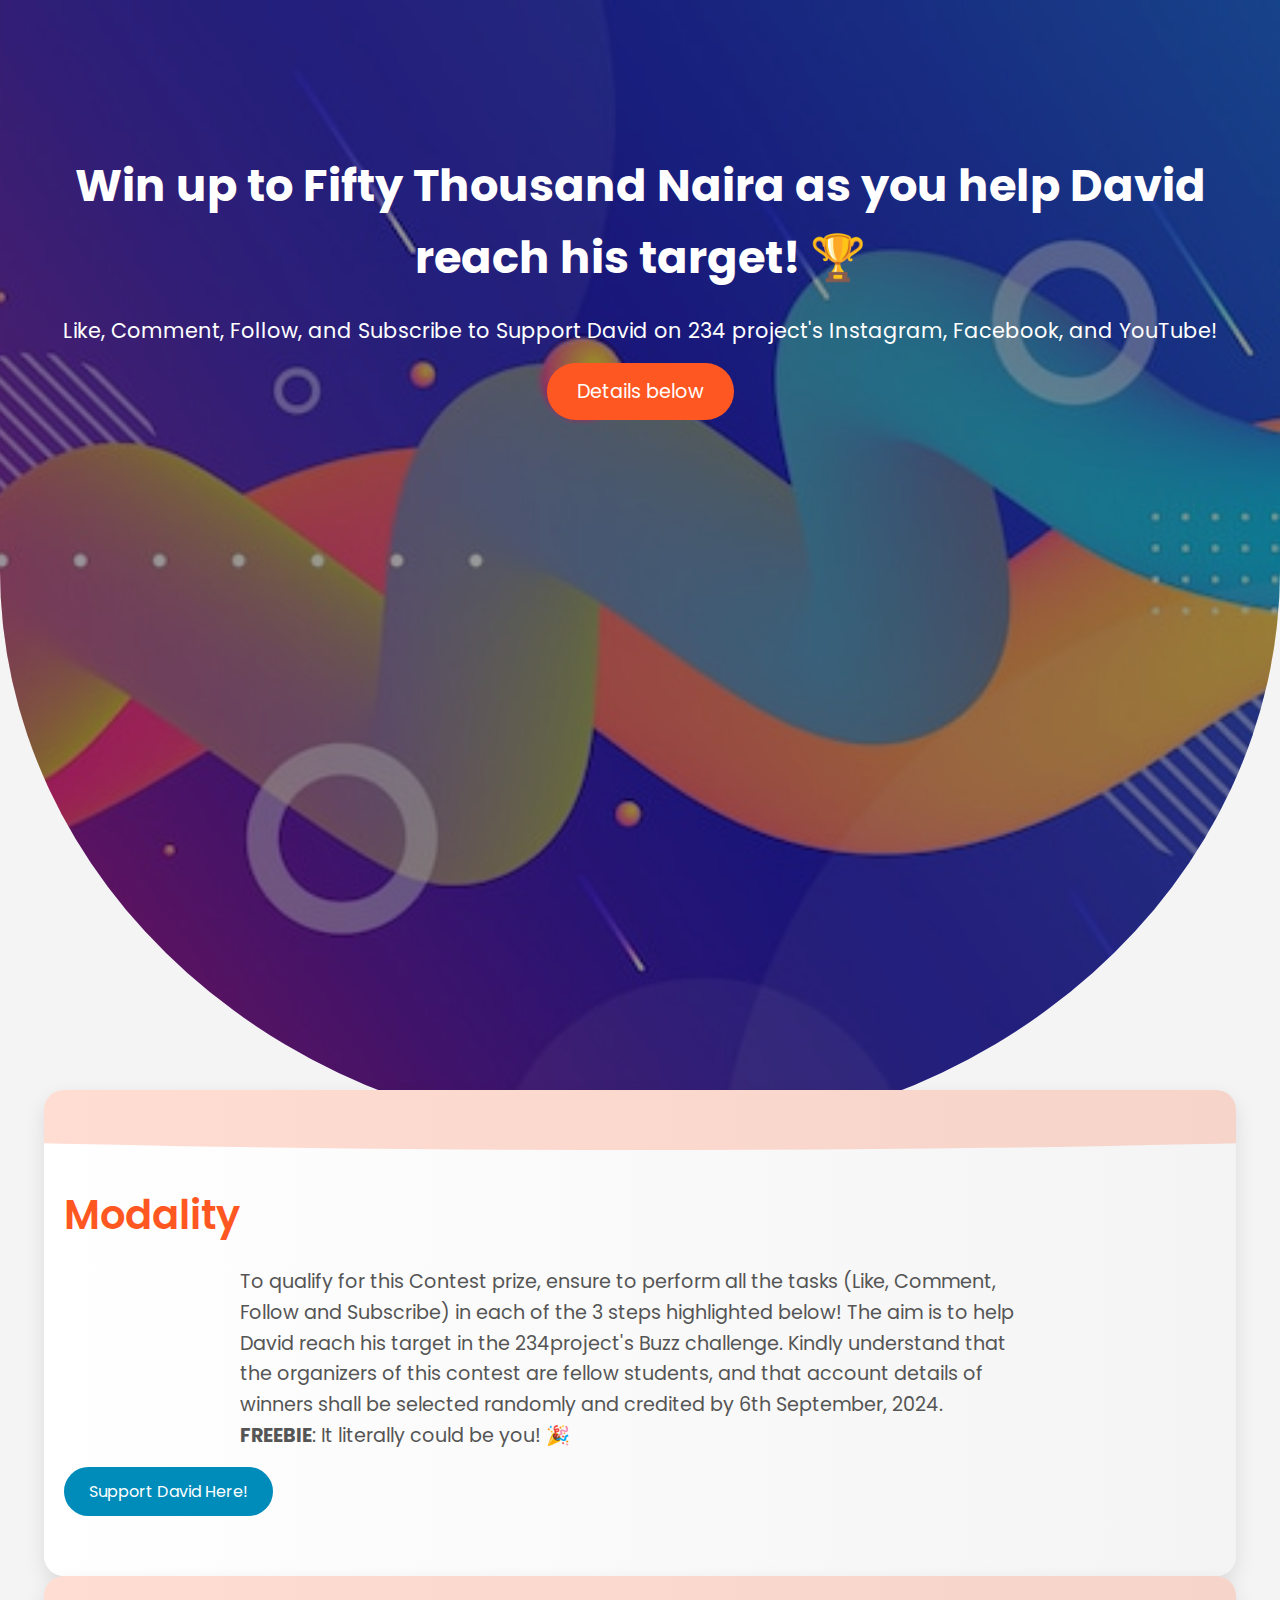
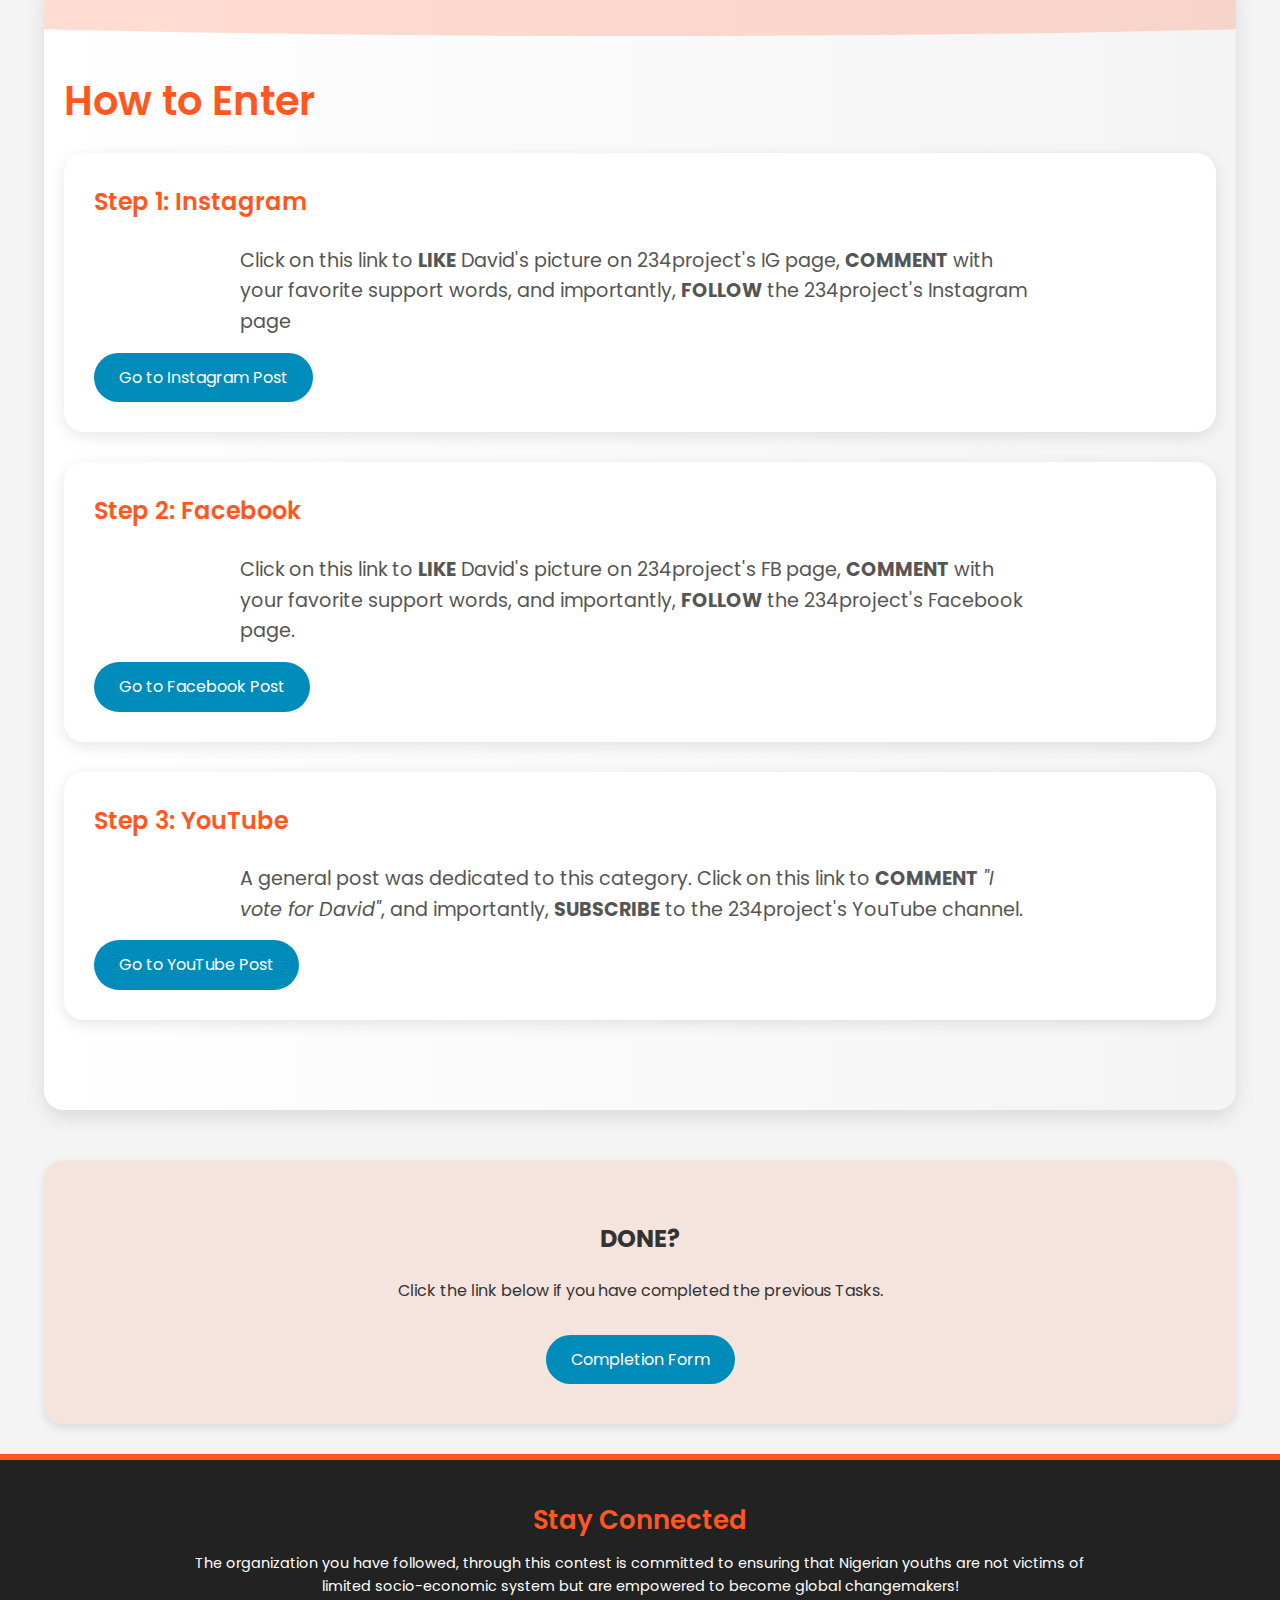
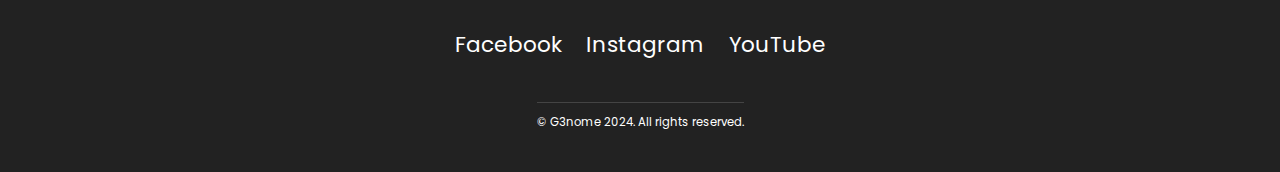
==== commit d334ed5b: "final touch godspeed to me" ====
--- a/index.html
+++ b/index.html
@@ -17,6 +17,7 @@
     <!-- Hero Section -->
     <section class="hero">
         <h1>Win up to Fifty Thousand Naira as you help David reach his target! &#127942</h1>
+        
         <p>Like, Comment, Follow, and Subscribe to Support David on 234 project's Instagram, Facebook, and YouTube!</p>
         <a href="#support" class="cta-button">Details below</a>
     </section>
@@ -34,24 +35,24 @@
         <div class="step">
             <h3>Step 1: Instagram</h3>
             <p>Click on this link to <b>LIKE</b> David's picture on 234project's IG page, <b>COMMENT</b> with your favorite support words, and importantly, <b>FOLLOW</b> the 234project's Instagram page</p>
-            <a href="INSTAGRAM_POST_URL" class="button">Go to Instagram Post</a>
+            <a href="https://www.instagram.com/p/C_c1E5_sCFD/?igsh=MmtqNzZjODdobnV1" class="button">Go to Instagram Post</a>
         </div>
         <div class="step">
             <h3>Step 2: Facebook</h3>
             <p>Click on this link to <b>LIKE</b> David's picture on 234project's FB page, <b>COMMENT</b> with your favorite support words, and importantly, <b>FOLLOW</b> the 234project's Facebook page.</p>
-            <a href="FACEBOOK_POST_URL" class="button">Go to Facebook Post</a>
+            <a href="https://www.facebook.com/share/p/TfPPoLKqCFVwKkyw/?mibextid=oFDknk" class="button">Go to Facebook Post</a>
         </div>
         <div class="step">
             <h3>Step 3: YouTube</h3>
-            <p>A general post was dedicated to this category. Click on this link to <b>LIKE</b> video, <b>COMMENT</b> <i>"I subscribed for David"</i>, and importantly, <b>SUBSCRIBE</b> to the 234project's YouTube channel.</p>
-            <a href="YOUTUBE_VIDEO_URL" class="button">Go to YouTube Post</a>
+            <p>A general post was dedicated to this category. Click on this link to <b>COMMENT</b> <i>"I vote for David"</i>, and importantly, <b>SUBSCRIBE</b> to the 234project's YouTube channel.</p>
+            <a href="https://youtube.com/shorts/ysxhXKp16DY?si=NoZMR9PWZMmt1bKk" class="button">Go to YouTube Post</a>
         </div>
     </section>
 
     <!-- Share Section -->
     <section class="share">
         <h2>DONE?</h2>
-        <p>You are a step closer to completion! Click the link below to confirm your entry for this Prize contest.</p>
+        <p>Click the link below if you have completed the previous Tasks.</p>
         <a href="https://surveyheart.com/form/66ce43d24552e245bba94afa" class="button">Completion Form</a>
     </section>
 
@@ -61,9 +62,9 @@
             <h3>Stay Connected</h3>
             <p>The organization you have followed, through this contest is committed to ensuring that Nigerian youths are not victims of<br> limited socio-economic system but are empowered to become global changemakers!</p>
             <div class="social-links">
-                <a href="#">Facebook</a>
-                <a href="#">Instagram</a>
-                <a href="#">YouTube</a>
+                <a href="https://www.facebook.com/share/p/TfPPoLKqCFVwKkyw/?mibextid=oFDknk">Facebook</a>
+                <a href="https://www.instagram.com/p/C_c1E5_sCFD/?igsh=MmtqNzZjODdobnV1">Instagram</a>
+                <a href="https://youtube.com/shorts/ysxhXKp16DY?si=NoZMR9PWZMmt1bKk">YouTube</a>
             </div>
             <div class="footer-bottom">
                 &copy; G3nome 2024. All rights reserved.
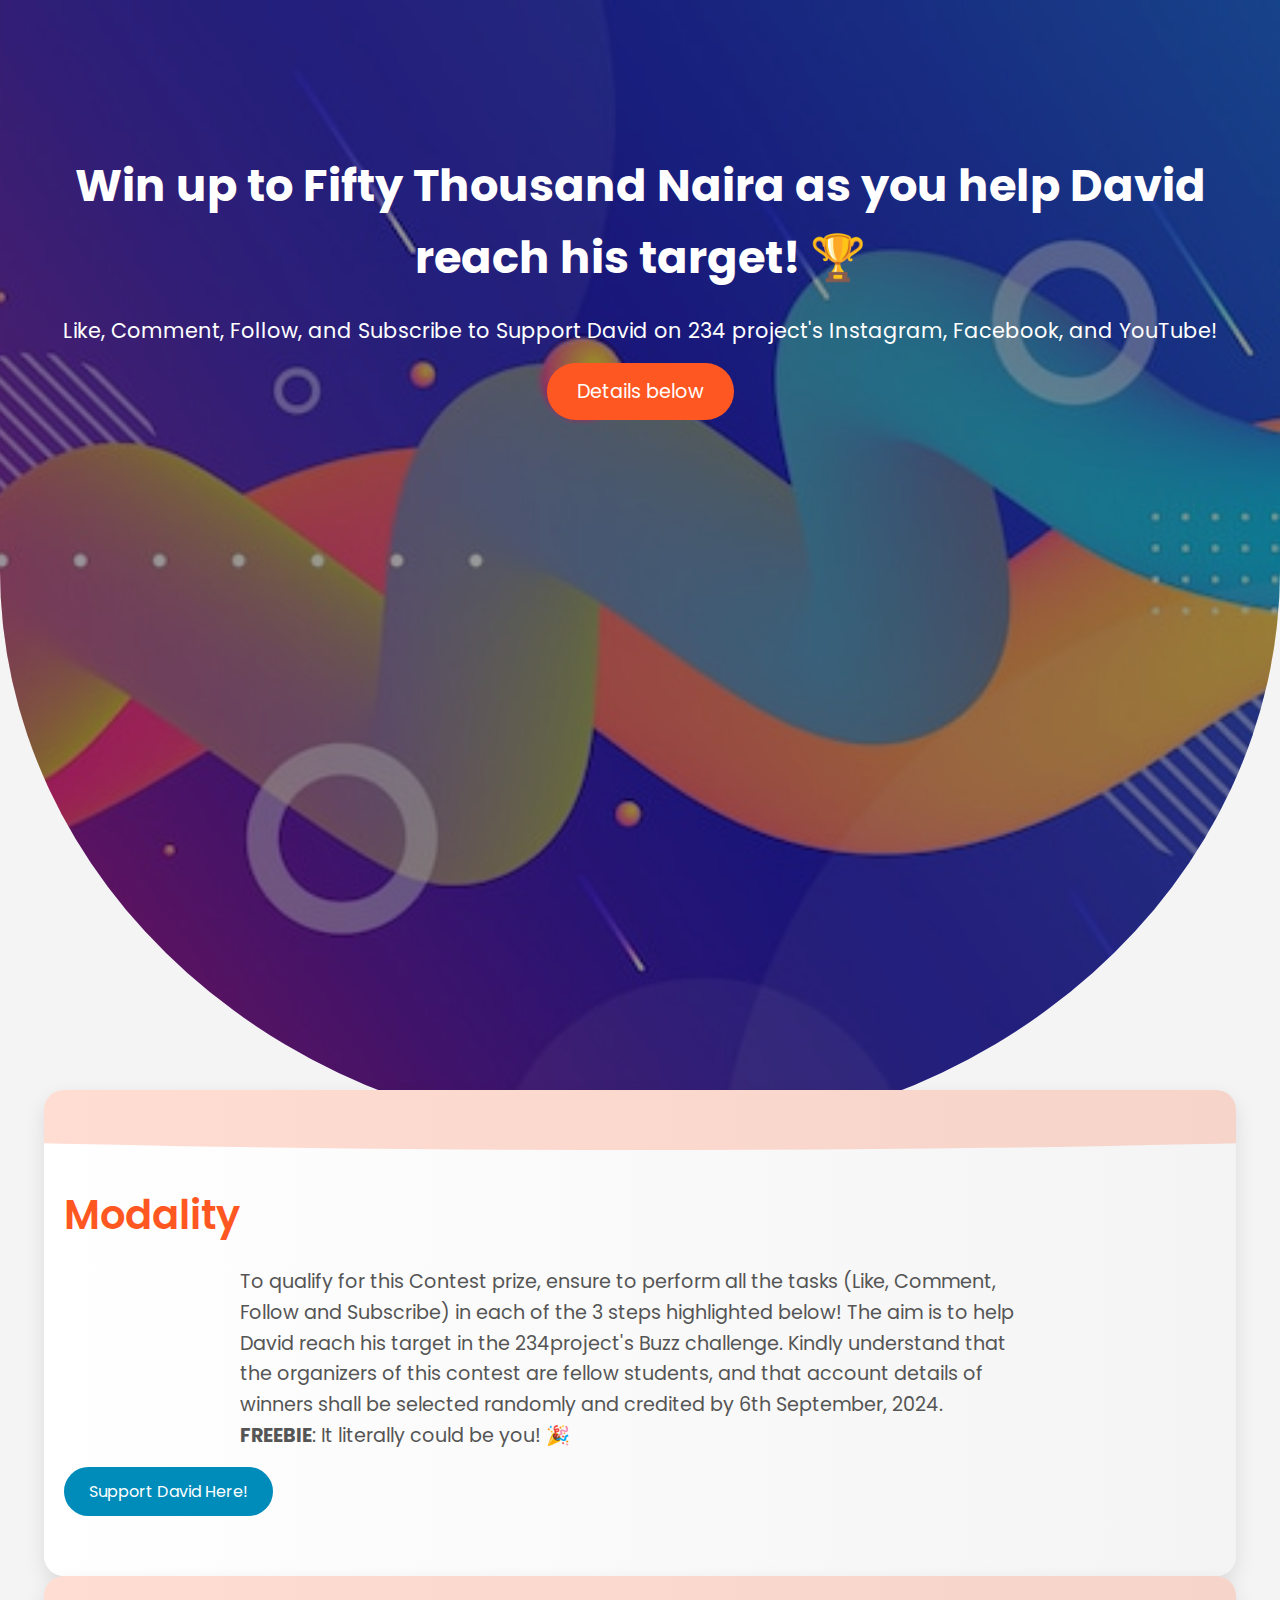
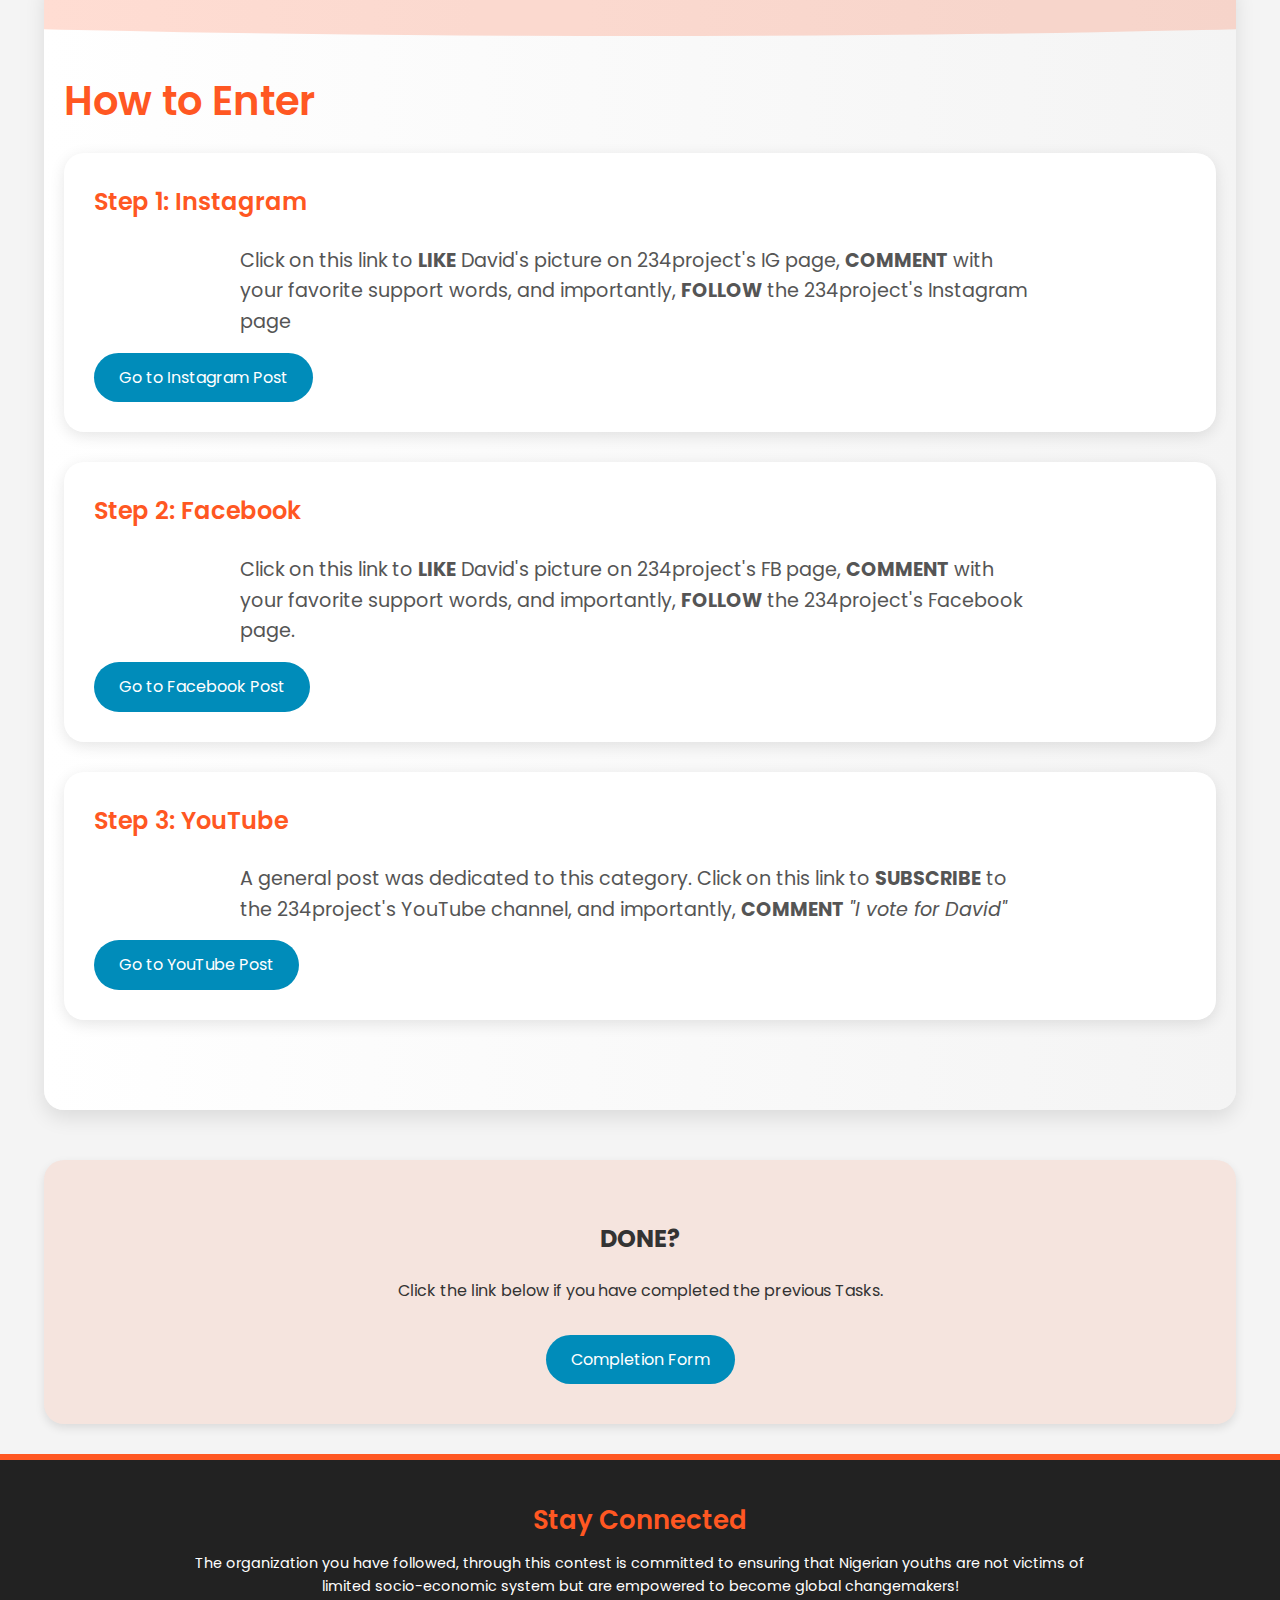
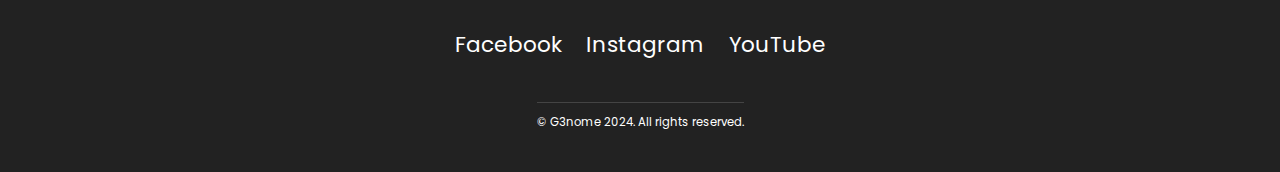
==== commit 5618b7ca: "touch added just me" ====
--- a/index.html
+++ b/index.html
@@ -44,7 +44,7 @@
         </div>
         <div class="step">
             <h3>Step 3: YouTube</h3>
-            <p>A general post was dedicated to this category. Click on this link to <b>COMMENT</b> <i>"I vote for David"</i>, and importantly, <b>SUBSCRIBE</b> to the 234project's YouTube channel.</p>
+            <p>A general post was dedicated to this category. Click on this link to <b>SUBSCRIBE</b> to the 234project's YouTube channel, and importantly, <b>COMMENT</b> <i>"I vote for David"</i></p>
             <a href="https://youtube.com/shorts/ysxhXKp16DY?si=NoZMR9PWZMmt1bKk" class="button">Go to YouTube Post</a>
         </div>
     </section>
